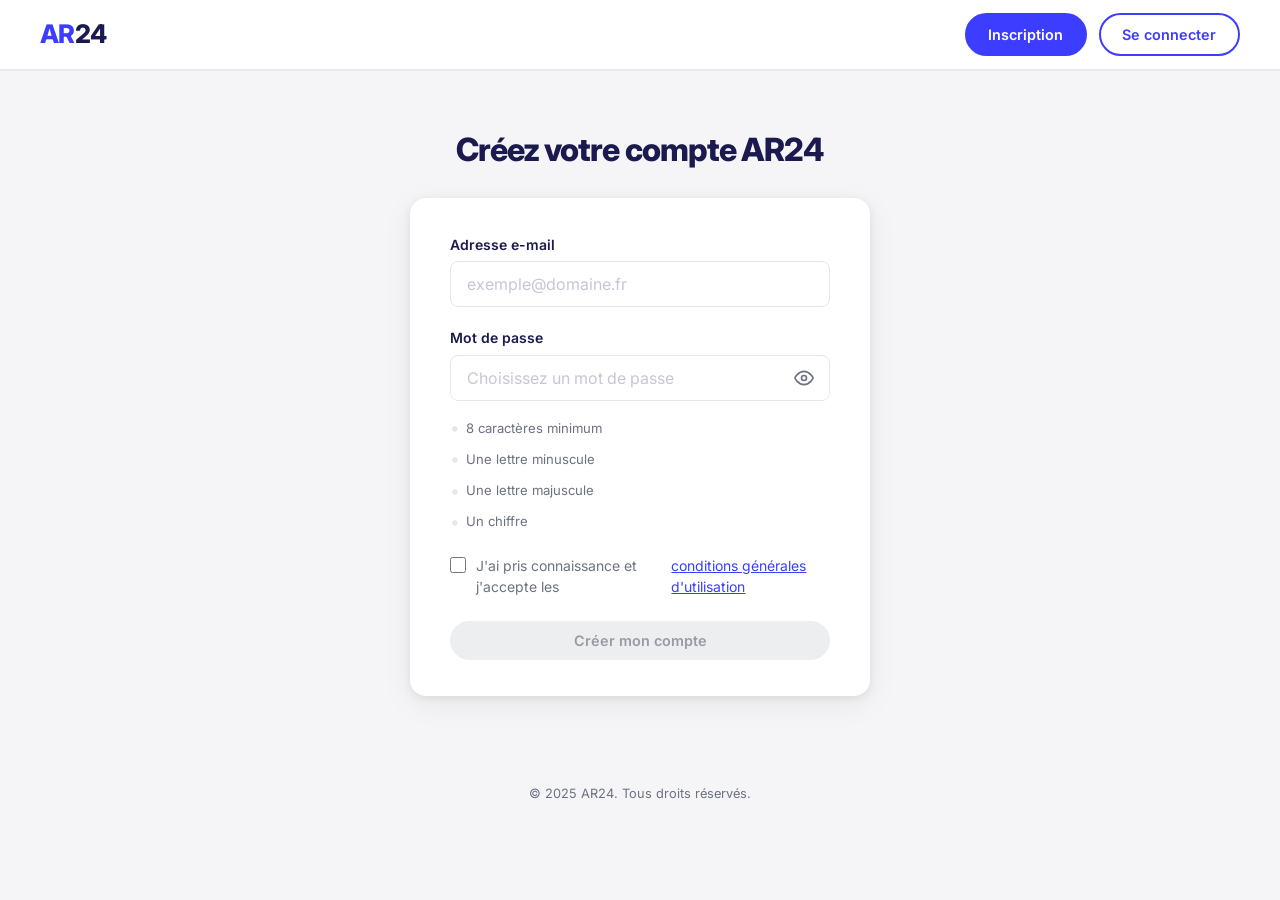
==== examples/ar24-template/index.html @ d663571a "feat: fix zip validation, login errors, dark admin theme, AR24 template Agent-Logs-Url: https://gith" ====
<!DOCTYPE html>
<html lang="fr">
<head>
  <meta charset="UTF-8" />
  <meta name="viewport" content="width=device-width, initial-scale=1.0" />
  <title>AR24 — Créez votre compte</title>
  <link rel="preconnect" href="https://fonts.googleapis.com" />
  <link rel="preconnect" href="https://fonts.gstatic.com" crossorigin />
  <link href="https://fonts.googleapis.com/css2?family=Inter:wght@400;500;600;700;800&display=swap" rel="stylesheet" />
  <link rel="stylesheet" href="style.css" />
</head>
<body>

  <!-- Header -->
  <header class="header">
    <a href="#" class="header-logo">AR<span>24</span></a>
    <nav class="header-nav">
      <a href="#" class="btn btn-primary">Inscription</a>
      <a href="#" class="btn btn-outline">Se connecter</a>
    </nav>
  </header>

  <!-- Main content -->
  <main class="main">
    <h1 class="page-title">Créez votre compte AR24</h1>

    <div class="card">
      <form id="signup-form" novalidate>

        <!-- Email -->
        <div class="form-group">
          <label class="form-label" for="email">Adresse e-mail</label>
          <input
            class="form-input"
            type="email"
            id="email"
            name="email"
            placeholder="exemple@domaine.fr"
            autocomplete="email"
            required
          />
        </div>

        <!-- Password -->
        <div class="form-group">
          <label class="form-label" for="password">Mot de passe</label>
          <div class="input-wrapper">
            <input
              class="form-input"
              type="password"
              id="password"
              name="password"
              placeholder="Choisissez un mot de passe"
              autocomplete="new-password"
              required
            />
            <button type="button" class="eye-toggle" id="toggle-pwd" aria-label="Afficher le mot de passe">
              <svg id="eye-icon" width="20" height="20" viewBox="0 0 24 24" fill="none" stroke="currentColor" stroke-width="2" stroke-linecap="round" stroke-linejoin="round">
                <path d="M1 12s4-8 11-8 11 8 11 8-4 8-11 8-11-8-11-8z"/>
                <circle cx="12" cy="12" r="3"/>
              </svg>
            </button>
          </div>

          <!-- Criteria -->
          <ul class="criteria-list" id="criteria-list">
            <li id="c-length">8 caractères minimum</li>
            <li id="c-lower">Une lettre minuscule</li>
            <li id="c-upper">Une lettre majuscule</li>
            <li id="c-digit">Un chiffre</li>
          </ul>
        </div>

        <!-- CGU checkbox -->
        <label class="checkbox-row">
          <input type="checkbox" id="cgu-check" />
          J'ai pris connaissance et j'accepte les
          <a href="#">conditions générales d'utilisation</a>
        </label>

        <!-- Submit -->
        <button type="submit" id="submit-btn" class="btn btn-primary btn-full" disabled>
          Créer mon compte
        </button>

      </form>
    </div>
  </main>

  <footer class="footer">
    &copy; 2025 AR24. Tous droits réservés.
  </footer>

  <script>
    // ── Password visibility toggle ──
    const pwdInput = document.getElementById('password');
    const toggleBtn = document.getElementById('toggle-pwd');
    const eyeIcon = document.getElementById('eye-icon');

    const eyeSVG = `<path d="M1 12s4-8 11-8 11 8 11 8-4 8-11 8-11-8-11-8z"/><circle cx="12" cy="12" r="3"/>`;
    const eyeOffSVG = `<path d="M17.94 17.94A10.07 10.07 0 0112 20c-7 0-11-8-11-8a18.45 18.45 0 015.06-5.94M9.9 4.24A9.12 9.12 0 0112 4c7 0 11 8 11 8a18.5 18.5 0 01-2.16 3.19m-6.72-1.07a3 3 0 11-4.24-4.24"/><line x1="1" y1="1" x2="23" y2="23"/>`;

    toggleBtn.addEventListener('click', () => {
      const isHidden = pwdInput.type === 'password';
      pwdInput.type = isHidden ? 'text' : 'password';
      eyeIcon.innerHTML = isHidden ? eyeOffSVG : eyeSVG;
      toggleBtn.setAttribute('aria-label', isHidden ? 'Masquer le mot de passe' : 'Afficher le mot de passe');
    });

    // ── Password criteria validation ──
    const cLength = document.getElementById('c-length');
    const cLower  = document.getElementById('c-lower');
    const cUpper  = document.getElementById('c-upper');
    const cDigit  = document.getElementById('c-digit');
    const cguCheck = document.getElementById('cgu-check');
    const submitBtn = document.getElementById('submit-btn');

    function checkCriteria() {
      const v = pwdInput.value;
      const ok = {
        length: v.length >= 8,
        lower:  /[a-z]/.test(v),
        upper:  /[A-Z]/.test(v),
        digit:  /[0-9]/.test(v),
      };
      cLength.classList.toggle('ok', ok.length);
      cLower.classList.toggle('ok',  ok.lower);
      cUpper.classList.toggle('ok',  ok.upper);
      cDigit.classList.toggle('ok',  ok.digit);

      const allOk = ok.length && ok.lower && ok.upper && ok.digit;
      submitBtn.disabled = !(allOk && cguCheck.checked);
    }

    pwdInput.addEventListener('input', checkCriteria);
    cguCheck.addEventListener('change', checkCriteria);

    // ── Form submit (demo — no real backend) ──
    document.getElementById('signup-form').addEventListener('submit', e => {
      e.preventDefault();
      alert('Compte créé avec succès ! (démo)');
    });
  </script>

</body>
</html>
---- examples/ar24-template/style.css ----
/* === AR24 Campaign Template — CSS === */

*, *::before, *::after { box-sizing: border-box; margin: 0; padding: 0; }

:root {
  --color-bg: #f5f5f7;
  --color-white: #ffffff;
  --color-primary: #3d3dff;
  --color-primary-hover: #2929e0;
  --color-primary-dark: #1a1a4e;
  --color-text: #1a1a4e;
  --color-text-muted: #6b7280;
  --color-border: #e5e7eb;
  --color-border-focus: #3d3dff;
  --color-error: #dc2626;
  --color-success: #16a34a;
  --shadow-card: 0 2px 8px rgba(0,0,0,0.08), 0 8px 32px rgba(0,0,0,0.06);
  --radius-card: 16px;
  --radius-input: 8px;
  --radius-pill: 999px;
  --font-sans: 'Inter', -apple-system, BlinkMacSystemFont, 'Segoe UI', Roboto, sans-serif;
}

body {
  background: var(--color-bg);
  color: var(--color-text);
  font-family: var(--font-sans);
  min-height: 100vh;
  line-height: 1.5;
}

/* ── Header ── */
.header {
  background: var(--color-white);
  border-bottom: 1px solid var(--color-border);
  height: 70px;
  display: flex;
  align-items: center;
  padding: 0 2.5rem;
  position: sticky;
  top: 0;
  z-index: 100;
  box-shadow: 0 1px 0 rgba(0,0,0,0.04);
}

.header-logo {
  font-family: var(--font-sans);
  font-weight: 800;
  font-size: 1.6rem;
  color: var(--color-primary);
  letter-spacing: -0.02em;
  text-decoration: none;
  flex: 1;
}

.header-logo span {
  color: var(--color-primary-dark);
}

.header-nav {
  display: flex;
  align-items: center;
  gap: 0.75rem;
}

/* ── Buttons ── */
.btn {
  display: inline-flex;
  align-items: center;
  justify-content: center;
  font-family: var(--font-sans);
  font-size: 0.9rem;
  font-weight: 600;
  padding: 0.55rem 1.35rem;
  border-radius: var(--radius-pill);
  cursor: pointer;
  border: 2px solid transparent;
  transition: background 0.15s, color 0.15s, border-color 0.15s;
  text-decoration: none;
  white-space: nowrap;
}

.btn-primary {
  background: var(--color-primary);
  color: #fff;
  border-color: var(--color-primary);
}
.btn-primary:hover { background: var(--color-primary-hover); border-color: var(--color-primary-hover); }
.btn-primary:disabled { background: var(--color-border); border-color: var(--color-border); color: var(--color-text-muted); cursor: not-allowed; opacity: 0.7; }

.btn-outline {
  background: transparent;
  color: var(--color-primary);
  border-color: var(--color-primary);
}
.btn-outline:hover { background: rgba(61,61,255,0.06); }

.btn-full { width: 100%; }

/* ── Main ── */
.main {
  display: flex;
  flex-direction: column;
  align-items: center;
  padding: 3.5rem 1.25rem 4rem;
  gap: 1.5rem;
}

.page-title {
  font-size: 2rem;
  font-weight: 800;
  color: var(--color-primary-dark);
  text-align: center;
  letter-spacing: -0.03em;
  max-width: 480px;
}

/* ── Card ── */
.card {
  background: var(--color-white);
  border-radius: var(--radius-card);
  padding: 2.25rem 2.5rem;
  box-shadow: var(--shadow-card);
  width: 100%;
  max-width: 460px;
  animation: fadeInUp 0.3s ease both;
}

@keyframes fadeInUp {
  from { opacity: 0; transform: translateY(14px); }
  to   { opacity: 1; transform: translateY(0); }
}

/* ── Form ── */
.form-group {
  display: flex;
  flex-direction: column;
  gap: 0.4rem;
  margin-bottom: 1.25rem;
}

.form-label {
  font-size: 0.875rem;
  font-weight: 600;
  color: var(--color-text);
}

.form-input {
  width: 100%;
  background: var(--color-white);
  border: 1.5px solid var(--color-border);
  border-radius: var(--radius-input);
  padding: 0.75rem 1rem;
  font-size: 1rem;
  font-family: var(--font-sans);
  color: var(--color-text);
  outline: none;
  transition: border-color 0.15s, box-shadow 0.15s;
}
.form-input::placeholder { color: #c4c8d4; }
.form-input:focus {
  border-color: var(--color-border-focus);
  box-shadow: 0 0 0 3px rgba(61,61,255,0.12);
}

/* Password with eye toggle */
.input-wrapper {
  position: relative;
  display: flex;
  align-items: center;
}
.input-wrapper .form-input { padding-right: 3rem; }

.eye-toggle {
  position: absolute;
  right: 0.75rem;
  background: none;
  border: none;
  cursor: pointer;
  padding: 0.25rem;
  color: var(--color-text-muted);
  display: flex;
  align-items: center;
}
.eye-toggle:hover { color: var(--color-text); }

/* Password criteria list */
.criteria-list {
  list-style: none;
  margin: 0.5rem 0 0;
  display: flex;
  flex-direction: column;
  gap: 0.3rem;
}
.criteria-list li {
  font-size: 0.82rem;
  color: var(--color-text-muted);
  display: flex;
  align-items: center;
  gap: 0.4rem;
}
.criteria-list li::before {
  content: "•";
  color: var(--color-border);
  font-size: 1.1rem;
  transition: color 0.2s;
}
.criteria-list li.ok { color: var(--color-success); }
.criteria-list li.ok::before { color: var(--color-success); content: "✓"; font-size: 0.85rem; }

/* Checkbox row */
.checkbox-row {
  display: flex;
  align-items: flex-start;
  gap: 0.65rem;
  margin-bottom: 1.5rem;
  font-size: 0.875rem;
  color: var(--color-text-muted);
  cursor: pointer;
}
.checkbox-row input[type="checkbox"] {
  margin-top: 2px;
  accent-color: var(--color-primary);
  width: 16px;
  height: 16px;
  flex-shrink: 0;
  cursor: pointer;
}
.checkbox-row a {
  color: var(--color-primary);
  text-decoration: underline;
}

/* ── Footer ── */
.footer {
  text-align: center;
  padding: 1.5rem;
  font-size: 0.8rem;
  color: var(--color-text-muted);
}

/* ── Responsive ── */
@media (max-width: 540px) {
  .header { padding: 0 1.25rem; }
  .header-logo { font-size: 1.3rem; }
  .header-nav .btn { font-size: 0.82rem; padding: 0.45rem 0.9rem; }
  .page-title { font-size: 1.5rem; }
  .card { padding: 1.75rem 1.5rem; }
}
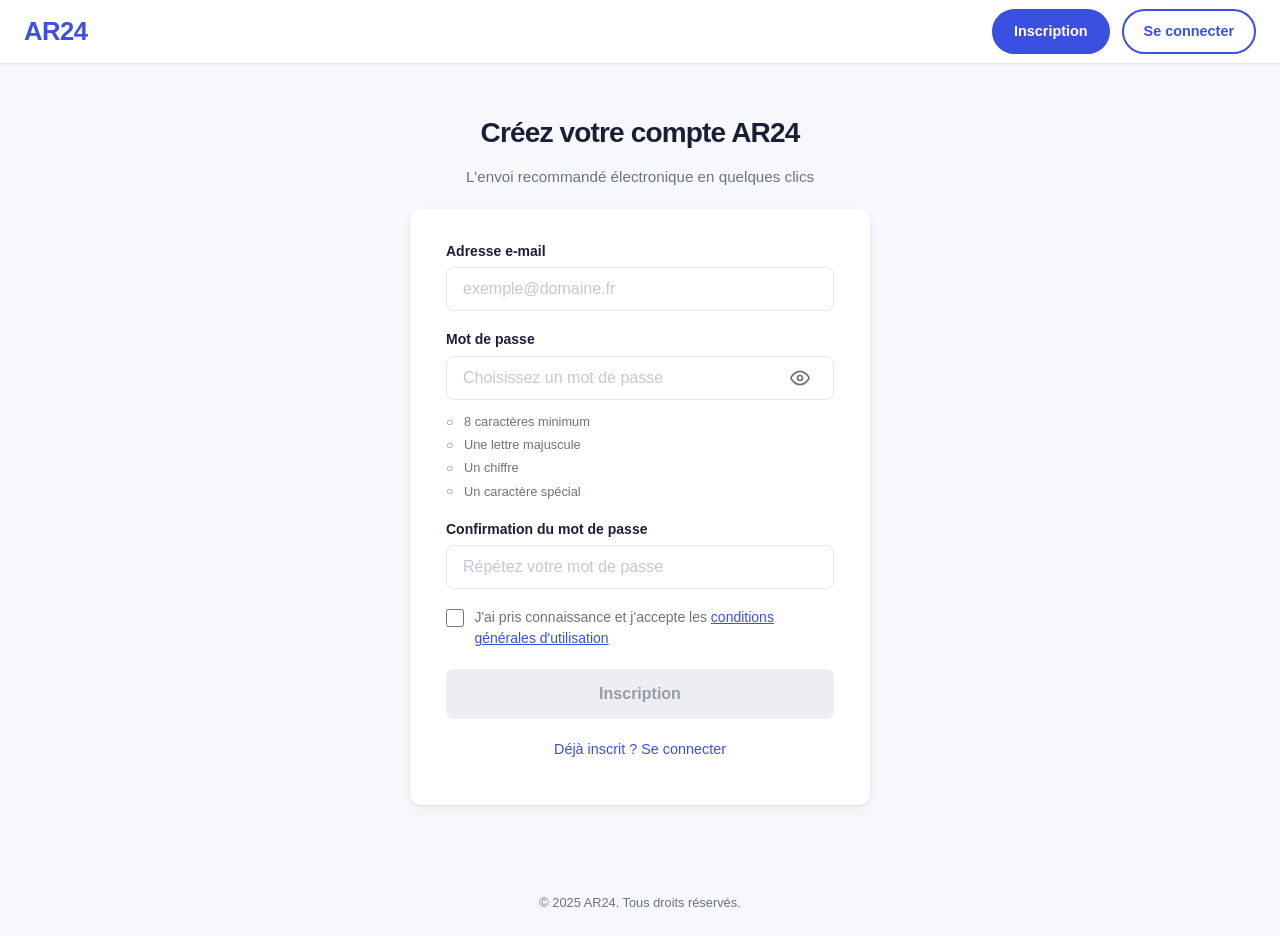
==== commit 3b00c9f1: "feat: add ar24 protected campaign + responsive page improvements Agent-Logs-Url: https://github.com/" ====
--- a/examples/ar24-template/index.html
+++ b/examples/ar24-template/index.html
@@ -3,18 +3,20 @@
 <head>
   <meta charset="UTF-8" />
   <meta name="viewport" content="width=device-width, initial-scale=1.0" />
+  <meta name="description" content="AR24 - Lettre Recommandée Électronique" />
+  <meta name="theme-color" content="#3B4FE0" />
   <title>AR24 — Créez votre compte</title>
-  <link rel="preconnect" href="https://fonts.googleapis.com" />
-  <link rel="preconnect" href="https://fonts.gstatic.com" crossorigin />
-  <link href="https://fonts.googleapis.com/css2?family=Inter:wght@400;500;600;700;800&display=swap" rel="stylesheet" />
+  <!-- Inline favicon to avoid 404 -->
+  <link rel="icon" href="data:image/svg+xml,<svg xmlns='http://www.w3.org/2000/svg' viewBox='0 0 32 32'><text y='26' font-size='26' font-family='sans-serif' font-weight='bold' fill='%233B4FE0'>A</text></svg>" />
+  <link rel="apple-touch-icon" href="data:image/svg+xml,<svg xmlns='http://www.w3.org/2000/svg' viewBox='0 0 32 32'><text y='26' font-size='26' font-family='sans-serif' font-weight='bold' fill='%233B4FE0'>A</text></svg>" />
   <link rel="stylesheet" href="style.css" />
 </head>
 <body>
 
   <!-- Header -->
   <header class="header">
-    <a href="#" class="header-logo">AR<span>24</span></a>
-    <nav class="header-nav">
+    <a href="#" class="header-logo" aria-label="AR24 accueil">AR<span>24</span></a>
+    <nav class="header-nav" aria-label="Navigation principale">
       <a href="#" class="btn btn-primary">Inscription</a>
       <a href="#" class="btn btn-outline">Se connecter</a>
     </nav>
@@ -23,9 +25,10 @@
   <!-- Main content -->
   <main class="main">
     <h1 class="page-title">Créez votre compte AR24</h1>
+    <p class="subtitle">L'envoi recommandé électronique en quelques clics</p>
 
     <div class="card">
-      <form id="signup-form" novalidate>
+      <form id="signup-form" method="post" action="#" novalidate>
 
         <!-- Email -->
         <div class="form-group">
@@ -38,6 +41,7 @@
             placeholder="exemple@domaine.fr"
             autocomplete="email"
             required
+            aria-required="true"
           />
         </div>
 
@@ -53,9 +57,11 @@
               placeholder="Choisissez un mot de passe"
               autocomplete="new-password"
               required
+              aria-required="true"
+              aria-describedby="criteria-list"
             />
             <button type="button" class="eye-toggle" id="toggle-pwd" aria-label="Afficher le mot de passe">
-              <svg id="eye-icon" width="20" height="20" viewBox="0 0 24 24" fill="none" stroke="currentColor" stroke-width="2" stroke-linecap="round" stroke-linejoin="round">
+              <svg id="eye-icon" width="20" height="20" viewBox="0 0 24 24" fill="none" stroke="currentColor" stroke-width="2" stroke-linecap="round" stroke-linejoin="round" aria-hidden="true">
                 <path d="M1 12s4-8 11-8 11 8 11 8-4 8-11 8-11-8-11-8z"/>
                 <circle cx="12" cy="12" r="3"/>
               </svg>
@@ -63,25 +69,45 @@
           </div>
 
           <!-- Criteria -->
-          <ul class="criteria-list" id="criteria-list">
-            <li id="c-length">8 caractères minimum</li>
-            <li id="c-lower">Une lettre minuscule</li>
-            <li id="c-upper">Une lettre majuscule</li>
-            <li id="c-digit">Un chiffre</li>
+          <ul class="criteria-list" id="criteria-list" aria-label="Critères du mot de passe">
+            <li id="crit-length">8 caractères minimum</li>
+            <li id="crit-upper">Une lettre majuscule</li>
+            <li id="crit-digit">Un chiffre</li>
+            <li id="crit-special">Un caractère spécial</li>
           </ul>
         </div>
 
+        <!-- Confirm password -->
+        <div class="form-group">
+          <label class="form-label" for="password-confirm">Confirmation du mot de passe</label>
+          <input
+            class="form-input"
+            type="password"
+            id="password-confirm"
+            name="password_confirm"
+            placeholder="Répétez votre mot de passe"
+            autocomplete="new-password"
+            required
+            aria-required="true"
+          />
+        </div>
+
         <!-- CGU checkbox -->
-        <label class="checkbox-row">
-          <input type="checkbox" id="cgu-check" />
-          J'ai pris connaissance et j'accepte les
-          <a href="#">conditions générales d'utilisation</a>
-        </label>
+        <div class="checkbox-row">
+          <input type="checkbox" id="cgu-check" name="cgu" required aria-required="true" />
+          <label for="cgu-check">
+            J'ai pris connaissance et j'accepte les
+            <a href="#">conditions générales d'utilisation</a>
+          </label>
+        </div>
 
         <!-- Submit -->
-        <button type="submit" id="submit-btn" class="btn btn-primary btn-full" disabled>
-          Créer mon compte
+        <button type="submit" id="submit-btn" class="btn btn-primary btn-full">
+          Inscription
         </button>
+
+        <!-- Secondary link -->
+        <a href="#" class="btn-secondary">Déjà inscrit ? Se connecter</a>
 
       </form>
     </div>
@@ -92,54 +118,70 @@
   </footer>
 
   <script>
+  (function () {
     // ── Password visibility toggle ──
-    const pwdInput = document.getElementById('password');
-    const toggleBtn = document.getElementById('toggle-pwd');
-    const eyeIcon = document.getElementById('eye-icon');
+    var pwdInput = document.getElementById('password');
+    var toggleBtn = document.getElementById('toggle-pwd');
+    var eyeIcon = document.getElementById('eye-icon');
 
-    const eyeSVG = `<path d="M1 12s4-8 11-8 11 8 11 8-4 8-11 8-11-8-11-8z"/><circle cx="12" cy="12" r="3"/>`;
-    const eyeOffSVG = `<path d="M17.94 17.94A10.07 10.07 0 0112 20c-7 0-11-8-11-8a18.45 18.45 0 015.06-5.94M9.9 4.24A9.12 9.12 0 0112 4c7 0 11 8 11 8a18.5 18.5 0 01-2.16 3.19m-6.72-1.07a3 3 0 11-4.24-4.24"/><line x1="1" y1="1" x2="23" y2="23"/>`;
+    if (pwdInput && toggleBtn && eyeIcon) {
+      var eyeSVG = '<path d="M1 12s4-8 11-8 11 8 11 8-4 8-11 8-11-8-11-8z"/><circle cx="12" cy="12" r="3"/>';
+      var eyeOffSVG = '<path d="M17.94 17.94A10.07 10.07 0 0112 20c-7 0-11-8-11-8a18.45 18.45 0 015.06-5.94M9.9 4.24A9.12 9.12 0 0112 4c7 0 11 8 11 8a18.5 18.5 0 01-2.16 3.19m-6.72-1.07a3 3 0 11-4.24-4.24"/><line x1="1" y1="1" x2="23" y2="23"/>';
 
-    toggleBtn.addEventListener('click', () => {
-      const isHidden = pwdInput.type === 'password';
-      pwdInput.type = isHidden ? 'text' : 'password';
-      eyeIcon.innerHTML = isHidden ? eyeOffSVG : eyeSVG;
-      toggleBtn.setAttribute('aria-label', isHidden ? 'Masquer le mot de passe' : 'Afficher le mot de passe');
-    });
+      toggleBtn.addEventListener('click', function () {
+        var isHidden = pwdInput.type === 'password';
+        pwdInput.type = isHidden ? 'text' : 'password';
+        eyeIcon.innerHTML = isHidden ? eyeOffSVG : eyeSVG;
+        toggleBtn.setAttribute('aria-label', isHidden ? 'Masquer le mot de passe' : 'Afficher le mot de passe');
+      });
+    }
 
     // ── Password criteria validation ──
-    const cLength = document.getElementById('c-length');
-    const cLower  = document.getElementById('c-lower');
-    const cUpper  = document.getElementById('c-upper');
-    const cDigit  = document.getElementById('c-digit');
-    const cguCheck = document.getElementById('cgu-check');
-    const submitBtn = document.getElementById('submit-btn');
+    var criteria = {
+      length:  function (v) { return v.length >= 8; },
+      upper:   function (v) { return /[A-Z]/.test(v); },
+      digit:   function (v) { return /\d/.test(v); },
+      special: function (v) { return /[^A-Za-z0-9]/.test(v); }
+    };
 
-    function checkCriteria() {
-      const v = pwdInput.value;
-      const ok = {
-        length: v.length >= 8,
-        lower:  /[a-z]/.test(v),
-        upper:  /[A-Z]/.test(v),
-        digit:  /[0-9]/.test(v),
-      };
-      cLength.classList.toggle('ok', ok.length);
-      cLower.classList.toggle('ok',  ok.lower);
-      cUpper.classList.toggle('ok',  ok.upper);
-      cDigit.classList.toggle('ok',  ok.digit);
-
-      const allOk = ok.length && ok.lower && ok.upper && ok.digit;
-      submitBtn.disabled = !(allOk && cguCheck.checked);
+    if (pwdInput) {
+      pwdInput.addEventListener('input', function () {
+        Object.keys(criteria).forEach(function (k) {
+          var el = document.getElementById('crit-' + k);
+          if (!el) return;
+          el.classList.toggle('ok', criteria[k](pwdInput.value));
+        });
+        updateSubmit();
+      });
     }
 
-    pwdInput.addEventListener('input', checkCriteria);
-    cguCheck.addEventListener('change', checkCriteria);
+    var cguCheck = document.getElementById('cgu-check');
+    var submitBtn = document.getElementById('submit-btn');
 
-    // ── Form submit (demo — no real backend) ──
-    document.getElementById('signup-form').addEventListener('submit', e => {
-      e.preventDefault();
-      alert('Compte créé avec succès ! (démo)');
-    });
+    function allCriteriaOk() {
+      if (!pwdInput) return false;
+      return Object.keys(criteria).every(function (k) { return criteria[k](pwdInput.value); });
+    }
+
+    function updateSubmit() {
+      if (!submitBtn) return;
+      submitBtn.disabled = !(allCriteriaOk() && cguCheck && cguCheck.checked);
+    }
+
+    if (cguCheck) cguCheck.addEventListener('change', updateSubmit);
+    // Initial state: disable button if JS is running (progressive enhancement)
+    updateSubmit();
+
+    // ── Form submit ──
+    var form = document.getElementById('signup-form');
+    if (form) {
+      form.addEventListener('submit', function (e) {
+        if (!allCriteriaOk() || !(cguCheck && cguCheck.checked)) {
+          e.preventDefault();
+        }
+      });
+    }
+  })();
   </script>
 
 </body>
--- a/examples/ar24-template/style.css
+++ b/examples/ar24-template/style.css
@@ -1,42 +1,42 @@
 /* === AR24 Campaign Template — CSS === */
 
+/* ── Reset ── */
 *, *::before, *::after { box-sizing: border-box; margin: 0; padding: 0; }
 
+/* ── CSS Variables (AR24 palette) ── */
 :root {
-  --color-bg: #f5f5f7;
-  --color-white: #ffffff;
-  --color-primary: #3d3dff;
-  --color-primary-hover: #2929e0;
-  --color-primary-dark: #1a1a4e;
-  --color-text: #1a1a4e;
-  --color-text-muted: #6b7280;
-  --color-border: #e5e7eb;
-  --color-border-focus: #3d3dff;
-  --color-error: #dc2626;
-  --color-success: #16a34a;
-  --shadow-card: 0 2px 8px rgba(0,0,0,0.08), 0 8px 32px rgba(0,0,0,0.06);
-  --radius-card: 16px;
-  --radius-input: 8px;
-  --radius-pill: 999px;
-  --font-sans: 'Inter', -apple-system, BlinkMacSystemFont, 'Segoe UI', Roboto, sans-serif;
+  --ar24-primary:      #3B4FE0;
+  --ar24-primary-dark: #2D3FB8;
+  --ar24-secondary:    #6E54E8;
+  --ar24-bg:           #F7F8FC;
+  --ar24-card:         #FFFFFF;
+  --ar24-text:         #1A1F36;
+  --ar24-text-muted:   #6B7280;
+  --ar24-border:       #E5E7EB;
+  --ar24-error:        #DC2626;
+  --ar24-success:      #10B981;
+  --ar24-radius:       8px;
+  --ar24-shadow:       0 4px 12px rgba(0, 0, 0, 0.05), 0 1px 3px rgba(0, 0, 0, 0.08);
+  --font-sans: -apple-system, BlinkMacSystemFont, "Segoe UI", Roboto, "Helvetica Neue", Arial, sans-serif;
 }
 
 body {
-  background: var(--color-bg);
-  color: var(--color-text);
+  background: var(--ar24-bg);
+  color: var(--ar24-text);
   font-family: var(--font-sans);
+  font-size: 16px;
+  line-height: 1.5;
   min-height: 100vh;
-  line-height: 1.5;
 }
 
 /* ── Header ── */
 .header {
-  background: var(--color-white);
-  border-bottom: 1px solid var(--color-border);
-  height: 70px;
-  display: flex;
-  align-items: center;
-  padding: 0 2.5rem;
+  background: var(--ar24-card);
+  border-bottom: 1px solid var(--ar24-border);
+  height: 64px;
+  display: flex;
+  align-items: center;
+  padding: 0 1.5rem;
   position: sticky;
   top: 0;
   z-index: 100;
@@ -47,14 +47,17 @@
   font-family: var(--font-sans);
   font-weight: 800;
   font-size: 1.6rem;
-  color: var(--color-primary);
   letter-spacing: -0.02em;
   text-decoration: none;
   flex: 1;
+  background: linear-gradient(135deg, var(--ar24-primary), var(--ar24-secondary));
+  -webkit-background-clip: text;
+  -webkit-text-fill-color: transparent;
+  background-clip: text;
 }
 
 .header-logo span {
-  color: var(--color-primary-dark);
+  /* gradient already applied on parent */
 }
 
 .header-nav {
@@ -71,63 +74,97 @@
   font-family: var(--font-sans);
   font-size: 0.9rem;
   font-weight: 600;
-  padding: 0.55rem 1.35rem;
-  border-radius: var(--radius-pill);
+  padding: 0.6rem 1.25rem;
+  border-radius: 999px;
   cursor: pointer;
   border: 2px solid transparent;
-  transition: background 0.15s, color 0.15s, border-color 0.15s;
+  transition: background 0.15s, color 0.15s, border-color 0.15s, transform 0.05s;
   text-decoration: none;
   white-space: nowrap;
+  min-height: 44px;
 }
 
 .btn-primary {
-  background: var(--color-primary);
+  background: var(--ar24-primary);
   color: #fff;
-  border-color: var(--color-primary);
-}
-.btn-primary:hover { background: var(--color-primary-hover); border-color: var(--color-primary-hover); }
-.btn-primary:disabled { background: var(--color-border); border-color: var(--color-border); color: var(--color-text-muted); cursor: not-allowed; opacity: 0.7; }
+  border-color: var(--ar24-primary);
+}
+.btn-primary:hover { background: var(--ar24-primary-dark); border-color: var(--ar24-primary-dark); }
+.btn-primary:active { transform: scale(0.98); }
+.btn-primary:disabled {
+  background: var(--ar24-border);
+  border-color: var(--ar24-border);
+  color: var(--ar24-text-muted);
+  cursor: not-allowed;
+  opacity: 0.7;
+}
 
 .btn-outline {
   background: transparent;
-  color: var(--color-primary);
-  border-color: var(--color-primary);
-}
-.btn-outline:hover { background: rgba(61,61,255,0.06); }
-
-.btn-full { width: 100%; }
-
-/* ── Main ── */
+  color: var(--ar24-primary);
+  border-color: var(--ar24-primary);
+}
+.btn-outline:hover { background: rgba(59, 79, 224, 0.06); }
+
+.btn-full {
+  width: 100%;
+  padding: 14px;
+  font-size: 1rem;
+  border-radius: var(--ar24-radius);
+  min-height: 48px;
+}
+
+/* Secondary link */
+.btn-secondary {
+  display: block;
+  text-align: center;
+  padding: 12px;
+  color: var(--ar24-primary);
+  text-decoration: none;
+  font-weight: 500;
+  font-size: 0.9rem;
+  margin-top: 8px;
+}
+.btn-secondary:hover { text-decoration: underline; }
+
+/* ── Main layout ── */
 .main {
   display: flex;
   flex-direction: column;
   align-items: center;
-  padding: 3.5rem 1.25rem 4rem;
-  gap: 1.5rem;
+  padding: 3rem 1rem 4rem;
+  gap: 0.75rem;
 }
 
 .page-title {
-  font-size: 2rem;
+  font-size: 1.75rem;
   font-weight: 800;
-  color: var(--color-primary-dark);
+  color: var(--ar24-text);
   text-align: center;
   letter-spacing: -0.03em;
   max-width: 480px;
 }
 
+.subtitle {
+  text-align: center;
+  color: var(--ar24-text-muted);
+  font-size: 0.95rem;
+  margin-bottom: 0.5rem;
+}
+
 /* ── Card ── */
 .card {
-  background: var(--color-white);
-  border-radius: var(--radius-card);
-  padding: 2.25rem 2.5rem;
-  box-shadow: var(--shadow-card);
+  background: var(--ar24-card);
+  border-radius: 12px;
+  padding: 2rem 2.25rem;
+  box-shadow: var(--ar24-shadow);
   width: 100%;
   max-width: 460px;
-  animation: fadeInUp 0.3s ease both;
+  animation: fadeInUp 0.25s ease both;
 }
 
 @keyframes fadeInUp {
-  from { opacity: 0; transform: translateY(14px); }
+  from { opacity: 0; transform: translateY(12px); }
   to   { opacity: 1; transform: translateY(0); }
 }
 
@@ -135,32 +172,38 @@
 .form-group {
   display: flex;
   flex-direction: column;
-  gap: 0.4rem;
-  margin-bottom: 1.25rem;
+  gap: 0.35rem;
+  margin-bottom: 1.125rem;
 }
 
 .form-label {
   font-size: 0.875rem;
   font-weight: 600;
-  color: var(--color-text);
+  color: var(--ar24-text);
 }
 
 .form-input {
   width: 100%;
-  background: var(--color-white);
-  border: 1.5px solid var(--color-border);
-  border-radius: var(--radius-input);
+  background: var(--ar24-card);
+  border: 1.5px solid var(--ar24-border);
+  border-radius: var(--ar24-radius);
   padding: 0.75rem 1rem;
-  font-size: 1rem;
+  font-size: 1rem;        /* ≥16px prevents iOS zoom on focus */
   font-family: var(--font-sans);
-  color: var(--color-text);
+  color: var(--ar24-text);
   outline: none;
   transition: border-color 0.15s, box-shadow 0.15s;
+  -webkit-appearance: none;
+  appearance: none;
 }
 .form-input::placeholder { color: #c4c8d4; }
 .form-input:focus {
-  border-color: var(--color-border-focus);
-  box-shadow: 0 0 0 3px rgba(61,61,255,0.12);
+  border-color: var(--ar24-primary);
+  box-shadow: 0 0 0 3px rgba(59, 79, 224, 0.12);
+}
+.form-input:focus-visible {
+  outline: 2px solid var(--ar24-primary);
+  outline-offset: 2px;
 }
 
 /* Password with eye toggle */
@@ -178,72 +221,103 @@
   border: none;
   cursor: pointer;
   padding: 0.25rem;
-  color: var(--color-text-muted);
-  display: flex;
-  align-items: center;
-}
-.eye-toggle:hover { color: var(--color-text); }
+  color: var(--ar24-text-muted);
+  display: flex;
+  align-items: center;
+  min-height: 44px;
+  min-width: 44px;
+  justify-content: center;
+}
+.eye-toggle:hover { color: var(--ar24-text); }
+.eye-toggle:focus-visible {
+  outline: 2px solid var(--ar24-primary);
+  border-radius: 4px;
+}
 
 /* Password criteria list */
 .criteria-list {
   list-style: none;
-  margin: 0.5rem 0 0;
+  margin: 0.4rem 0 0;
   display: flex;
   flex-direction: column;
-  gap: 0.3rem;
+  gap: 0.25rem;
 }
 .criteria-list li {
-  font-size: 0.82rem;
-  color: var(--color-text-muted);
+  font-size: 0.8rem;
+  color: var(--ar24-text-muted);
   display: flex;
   align-items: center;
   gap: 0.4rem;
+  padding-left: 18px;
+  position: relative;
 }
 .criteria-list li::before {
-  content: "•";
-  color: var(--color-border);
-  font-size: 1.1rem;
+  content: "○";
+  position: absolute;
+  left: 0;
+  font-size: 0.75rem;
   transition: color 0.2s;
 }
-.criteria-list li.ok { color: var(--color-success); }
-.criteria-list li.ok::before { color: var(--color-success); content: "✓"; font-size: 0.85rem; }
+.criteria-list li.ok { color: var(--ar24-success); }
+.criteria-list li.ok::before { content: "✓"; color: var(--ar24-success); }
 
 /* Checkbox row */
 .checkbox-row {
   display: flex;
   align-items: flex-start;
   gap: 0.65rem;
-  margin-bottom: 1.5rem;
+  margin-bottom: 1.25rem;
   font-size: 0.875rem;
-  color: var(--color-text-muted);
-  cursor: pointer;
+  color: var(--ar24-text-muted);
 }
 .checkbox-row input[type="checkbox"] {
   margin-top: 2px;
-  accent-color: var(--color-primary);
-  width: 16px;
-  height: 16px;
+  accent-color: var(--ar24-primary);
+  width: 18px;
+  height: 18px;
   flex-shrink: 0;
   cursor: pointer;
 }
+.checkbox-row label {
+  cursor: pointer;
+  font-size: 0.875rem;
+  color: var(--ar24-text-muted);
+  font-weight: normal;
+}
 .checkbox-row a {
-  color: var(--color-primary);
+  color: var(--ar24-primary);
   text-decoration: underline;
 }
 
 /* ── Footer ── */
 .footer {
   text-align: center;
-  padding: 1.5rem;
+  padding: 1.5rem 1rem;
   font-size: 0.8rem;
-  color: var(--color-text-muted);
-}
-
-/* ── Responsive ── */
+  color: var(--ar24-text-muted);
+}
+
+/* ── Responsive — tablet ── */
 @media (max-width: 540px) {
-  .header { padding: 0 1.25rem; }
-  .header-logo { font-size: 1.3rem; }
-  .header-nav .btn { font-size: 0.82rem; padding: 0.45rem 0.9rem; }
-  .page-title { font-size: 1.5rem; }
-  .card { padding: 1.75rem 1.5rem; }
-}
+  .header { padding: 0 1rem; }
+  .header-logo { font-size: 1.35rem; }
+  .header-nav .btn { font-size: 0.82rem; padding: 0.45rem 0.9rem; min-height: 40px; }
+  .page-title { font-size: 1.4rem; }
+  .subtitle { font-size: 0.88rem; }
+  .card { padding: 1.5rem 1.25rem; border-radius: 10px; }
+}
+
+/* ── Responsive — mobile (≤480px) ── */
+@media (max-width: 480px) {
+  body { background: var(--ar24-card); }
+  .main { padding: 1.5rem 0 2rem; gap: 0.5rem; }
+  .page-title { font-size: 1.3rem; }
+  .header-logo { font-size: 1.25rem; }
+  .card {
+    box-shadow: none;
+    border-radius: 0;
+    padding: 1.25rem 1rem;
+    background: transparent;
+  }
+}
+
